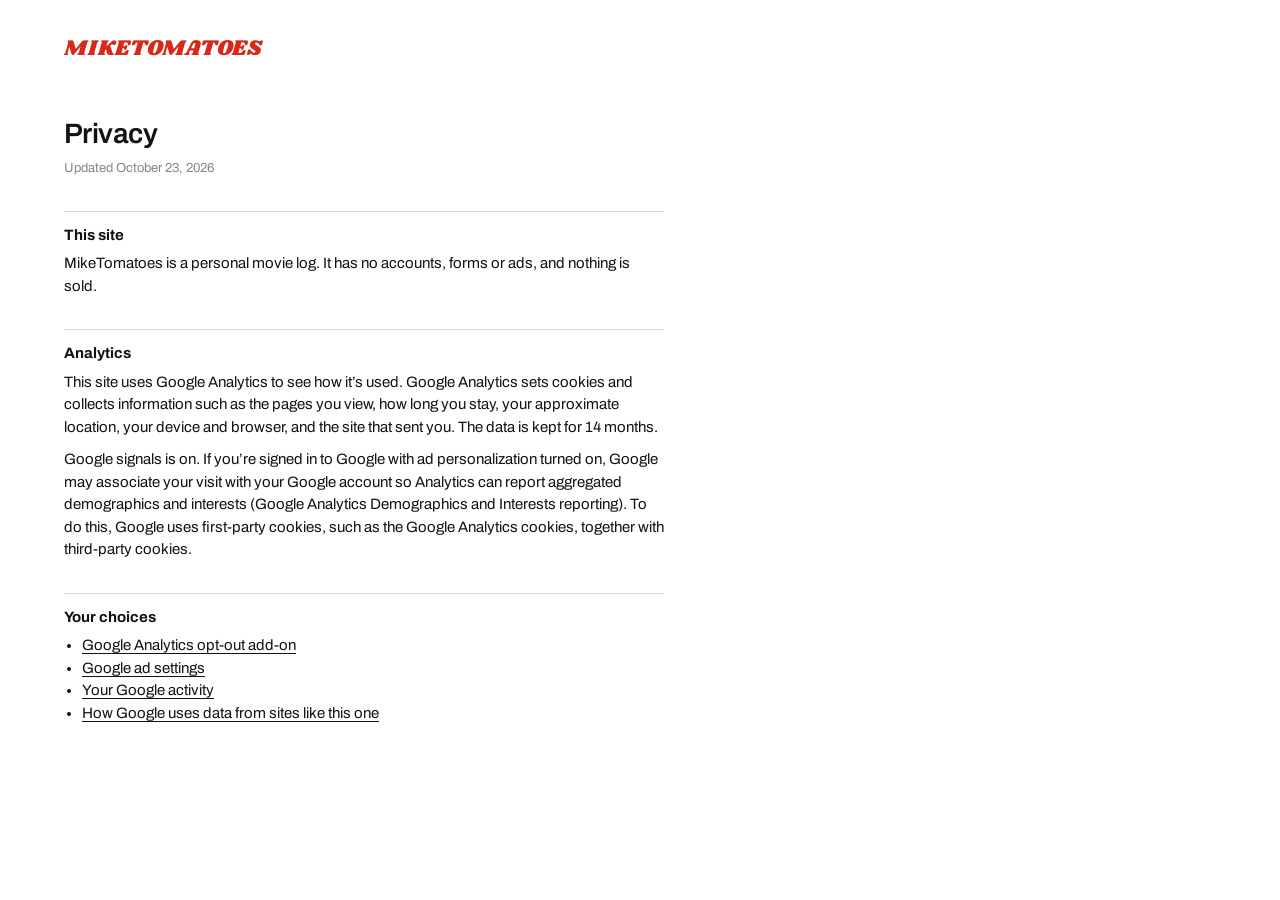
==== privacy.html @ d5f7408f "Add a privacy page and a small footer link to it Co-Authored-By: Claude Opus 5.5 <noreply@anthropic." ====
<!doctype html>
<html lang="en">
<head>
<meta charset="utf-8">
<meta name="viewport" content="width=device-width, initial-scale=1">
<title>privacy · miketomatoes</title>
<meta name="description" content="Mike's movie log.">
<meta property="og:title" content="MikeTomatoes">
<meta name="theme-color" content="#D8281B">
<link rel="icon" href="assets/icons/star.svg?v=4" type="image/svg+xml">
<link rel="icon" href="assets/icons/star-48.png?v=4" sizes="48x48" type="image/png">
<link rel="icon" href="assets/icons/star-32.png?v=4" sizes="32x32" type="image/png">
<link rel="icon" href="assets/icons/star-16.png?v=4" sizes="16x16" type="image/png">
<link rel="apple-touch-icon" href="assets/icons/apple-touch-icon.png?v=4">
<script>
(() => {
  if (matchMedia('(prefers-reduced-motion: reduce)').matches) return;
  const icon = document.querySelector('link[rel="icon"][type="image/svg+xml"]');
  const open = icon.href, wink = open.replace('.svg', '-wink.svg');
  new Image().src = wink;
  setInterval(() => {
    icon.href = wink;
    setTimeout(() => { icon.href = open; }, 220);
  }, 4500);
})();
</script>
<link rel="preconnect" href="https://fonts.googleapis.com">
<link rel="preconnect" href="https://fonts.gstatic.com" crossorigin>
<link rel="stylesheet" href="https://fonts.googleapis.com/css2?family=Archivo:ital,wdth,wght@0,62..125,100..900;1,62..125,100..900&amp;family=Shrikhand&amp;display=swap">
<script>document.documentElement.classList.add('js')</script>
<script>
if (!/^(localhost|127\.0\.0\.1|\[::1\])$/.test(location.hostname) && location.protocol !== 'file:') {
  const s = document.createElement('script');
  s.async = true;
  s.src = 'https://www.googletagmanager.com/gtag/js?id=G-90VP8LYKGS';
  document.head.append(s);
  window.dataLayer = window.dataLayer || [];
  window.gtag = function () { dataLayer.push(arguments); };
  gtag('js', new Date());
  gtag('config', 'G-90VP8LYKGS');
}
</script>
<style>
:root{--red:#D8281B;--ink:#121212;--paper:#FFFFFF;--mute:#8A8580;--rule:#DEDAD4;--m:clamp(24px,5vw,72px)}
*{box-sizing:border-box}
html{background:var(--paper)}
body{margin:0;padding:32px var(--m) 72px;color:var(--ink);font-family:Archivo,"Helvetica Neue",Arial,sans-serif;font-size:15px;line-height:1.5;-webkit-font-smoothing:antialiased}
a{color:inherit;text-underline-offset:3px}
a:hover{color:var(--red)}
.home{font-family:Shrikhand,"Arial Black",sans-serif;font-size:22px;text-transform:uppercase;color:var(--red);text-decoration:none}
main{max-width:600px;margin-top:48px}
h1{margin:0;font-size:28px;font-weight:600;letter-spacing:-.02em}
.updated{margin:4px 0 0;color:var(--mute);font-size:13px}
h2{margin:32px 0 6px;padding-top:12px;border-top:1px solid var(--rule);font-size:15px;font-weight:700}
p,ul{margin:0 0 10px}
ul{padding-left:18px}
</style>
</head>
<body>
<a class="home" href="./">MikeTomatoes</a>
<main>
  <h1>Privacy</h1>
  <p class="updated">Updated October 23, 2026</p>

  <h2>This site</h2>
  <p>MikeTomatoes is a personal movie log. It has no accounts, forms or ads, and nothing is sold.</p>

  <h2>Analytics</h2>
  <p>This site uses Google Analytics to see how it’s used. Google Analytics sets cookies and collects information such as the pages you view, how long you stay, your approximate location, your device and browser, and the site that sent you. The data is kept for 14 months.</p>
  <p>Google signals is on. If you’re signed in to Google with ad personalization turned on, Google may associate your visit with your Google account so Analytics can report aggregated demographics and interests (Google Analytics Demographics and Interests reporting). To do this, Google uses first-party cookies, such as the Google Analytics cookies, together with third-party cookies.</p>

  <h2>Your choices</h2>
  <ul>
    <li><a href="https://tools.google.com/dlpage/gaoptout" rel="noopener">Google Analytics opt-out add-on</a></li>
    <li><a href="https://myadcenter.google.com/" rel="noopener">Google ad settings</a></li>
    <li><a href="https://myactivity.google.com/" rel="noopener">Your Google activity</a></li>
    <li><a href="https://policies.google.com/technologies/partner-sites" rel="noopener">How Google uses data from sites like this one</a></li>
  </ul>
  
</main>
</body>
</html>
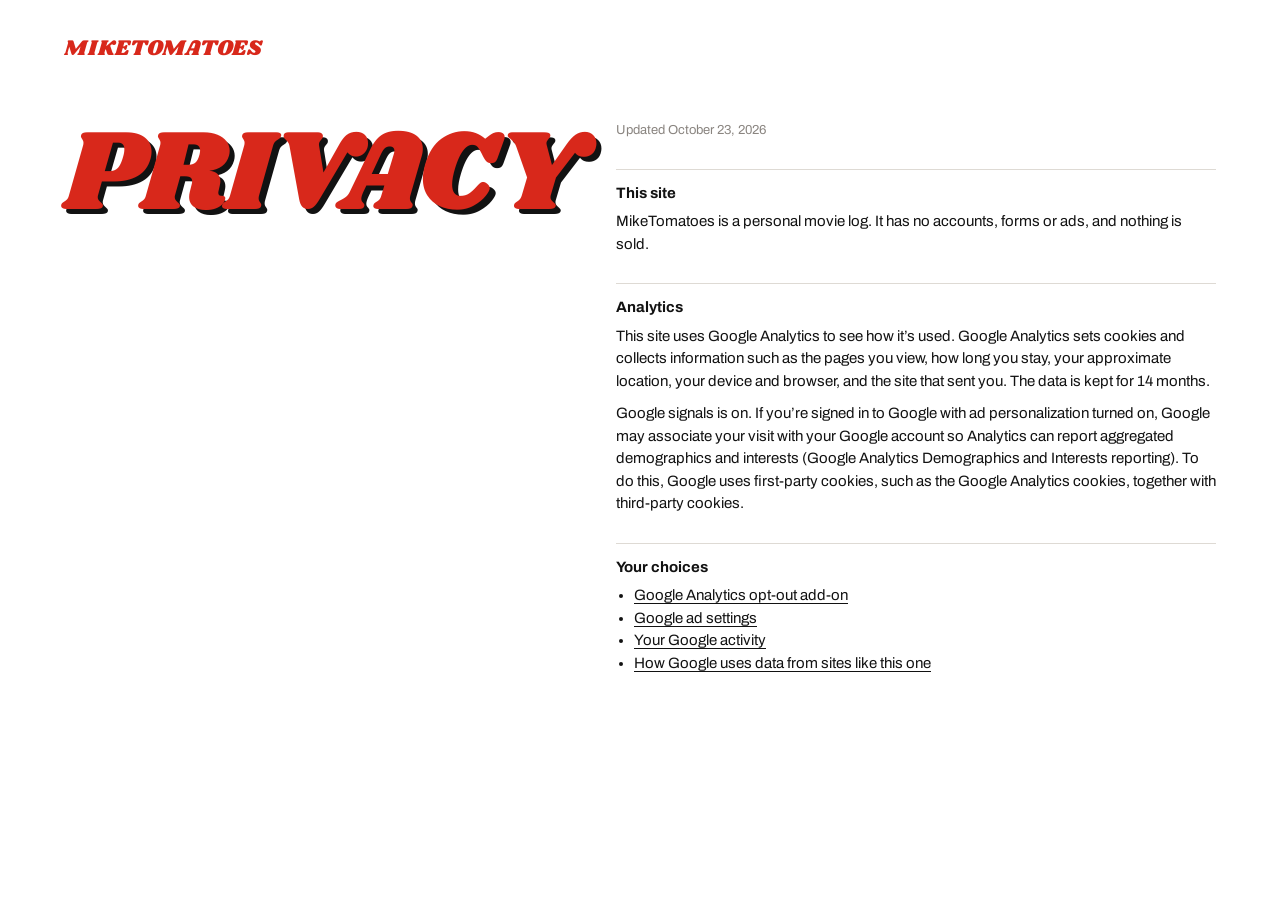
==== commit 217f4f4c: "Give the privacy page a big PRIVACY and a right-hand text column Co-Authored-By: Claude Opus 5.5 <no" ====
--- a/privacy.html
+++ b/privacy.html
@@ -48,18 +48,24 @@
 a{color:inherit;text-underline-offset:3px}
 a:hover{color:var(--red)}
 .home{font-family:Shrikhand,"Arial Black",sans-serif;font-size:22px;text-transform:uppercase;color:var(--red);text-decoration:none}
-main{max-width:600px;margin-top:48px}
-h1{margin:0;font-size:28px;font-weight:600;letter-spacing:-.02em}
-.updated{margin:4px 0 0;color:var(--mute);font-size:13px}
-h2{margin:32px 0 6px;padding-top:12px;border-top:1px solid var(--rule);font-size:15px;font-weight:700}
+/* The big red PRIVACY holds the left; the text column sits against the right margin. */
+main{display:grid;grid-template-columns:minmax(0,1fr) minmax(0,600px);gap:48px;align-items:start;margin-top:56px}
+h1{position:sticky;top:32px;margin:0;font-family:Shrikhand,"Arial Black",sans-serif;font-weight:400;font-size:clamp(56px,9vw,132px);line-height:.95;letter-spacing:-.02em;text-transform:uppercase;color:var(--red);text-shadow:.045em .045em 0 var(--ink)}
+.updated{margin:0;color:var(--mute);font-size:13px}
+h2{margin:28px 0 6px;padding-top:12px;border-top:1px solid var(--rule);font-size:15px;font-weight:700}
 p,ul{margin:0 0 10px}
 ul{padding-left:18px}
+@media (max-width:860px){
+  main{grid-template-columns:minmax(0,1fr);gap:24px;margin-top:40px}
+  h1{position:static}
+}
 </style>
 </head>
 <body>
 <a class="home" href="./">MikeTomatoes</a>
 <main>
   <h1>Privacy</h1>
+  <div class="doc">
   <p class="updated">Updated October 23, 2026</p>
 
   <h2>This site</h2>
@@ -77,6 +83,7 @@
     <li><a href="https://policies.google.com/technologies/partner-sites" rel="noopener">How Google uses data from sites like this one</a></li>
   </ul>
   
+  </div>
 </main>
 </body>
 </html>
